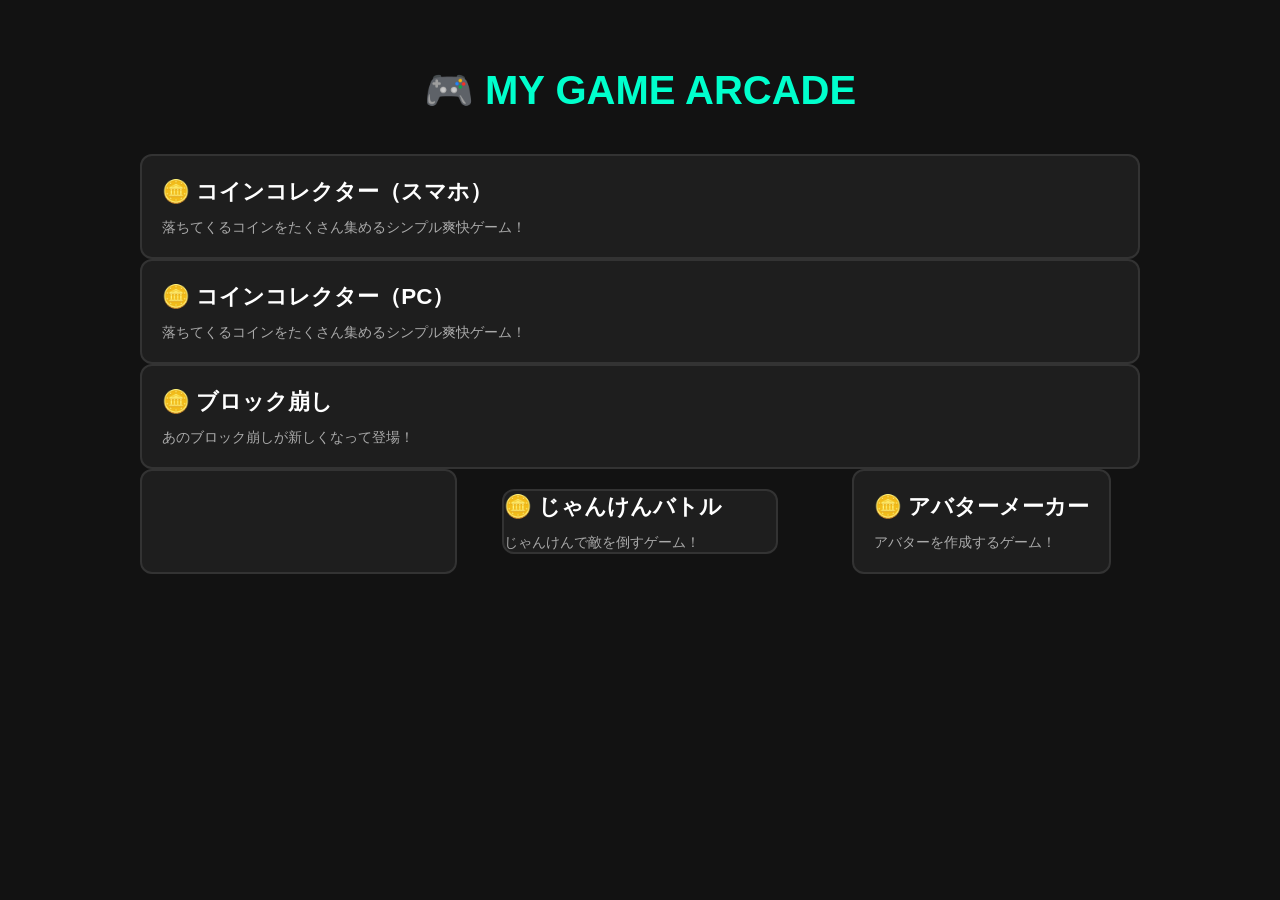
==== index.html @ 802bcd63 "Update index.html" ====
<!DOCTYPE html>
<html lang="ja">
<head>
    <meta charset="UTF-8">
    <meta name="viewport" content="width=device-width, initial-scale=1.0">
    <title>マイゲームズ | My Game Arcade</title>
    <style>
        body {
            font-family: 'Segoe UI', sans-serif;
            background-color: #121212;
            color: #ffffff;
            margin: 0;
            padding: 40px 20px;
        }
        h1 {
            text-align: center;
            color: #00ffcc;
            font-size: 2.5rem;
            margin-bottom: 40px;
        }
        /* ゲーム一覧を並べるグリッド */
        .game-grid {
            display: grid;
            grid-template-columns: repeat(auto-fit, minmax(250px, 1fr));
            gap: 25px;
            max-width: 1000px;
            margin: 0 auto;
        }
        /* ゲーム1つのカードデザイン */
        .game-card {
            background-color: #1e1e1e;
            border: 2px solid #333;
            border-radius: 12px;
            overflow: hidden;
            transition: transform 0.2s, border-color 0.2s;
            text-decoration: none;
            color: inherit;
            display: flex;
            flex-direction: column;
        }
        .game-card:hover {
            transform: translateY(-5px);
            border-color: #00ffcc;
        }
        .game-info {
            padding: 20px;
        }
        .game-title {
            font-size: 1.4rem;
            margin: 0 0 10px 0;
            color: #fff;
        }
        .game-desc {
            color: #aaa;
            font-size: 0.9rem;
            line-height: 1.4;
            margin: 0;
        }
    </style>
</head>
<body>

    <h1>🎮 MY GAME ARCADE</h1>

    <div class="game-grid">

        <a href="games/coinCollector/smartphone.html" class="game-card">
            <div class="game-info">
                <h2 class="game-title">🪙 コインコレクター（スマホ）</h2>
                <p class="game-desc">落ちてくるコインをたくさん集めるシンプル爽快ゲーム！</p>
            </div>
        </a>

        </div>
        <div class="game-grid">

        <a href="games/coinCollector/pc.html" class="game-card">
            <div class="game-info">
                <h2 class="game-title">🪙 コインコレクター（PC）</h2>
                <p class="game-desc">落ちてくるコインをたくさん集めるシンプル爽快ゲーム！</p>
            </div>
        </a>
        </div>
            <div class="game-grid">

        <a href="games/coinCollector/pc.html" class="game-card">
            <div class="game-info">
                <h2 class="game-title">🪙 ブロック崩し</h2>
                <p class="game-desc">あのブロック崩しが新しくなって登場！</p>
            </div>
        </a>
        </div>
        <div class="game-grid">

        <a href="games/jankenBattle/index.html" class="game-card">
            <div class="game-info">
                <h2 class="game-title">🪙 じゃんけんバトル</h2>
                <p class="game-desc">じゃんけんで敵を倒すゲーム！</p>
        </a>

        </div>
        <div class="game-grid">

        <a href="games/avatarCreator/index.html" class="game-card">
            <div class="game-info">
                <h2 class="game-title">🪙 アバターメーカー</h2>
                <p class="game-desc">アバターを作成するゲーム！</p>
            </div>
        </a>
    </div>
</body>
</html>
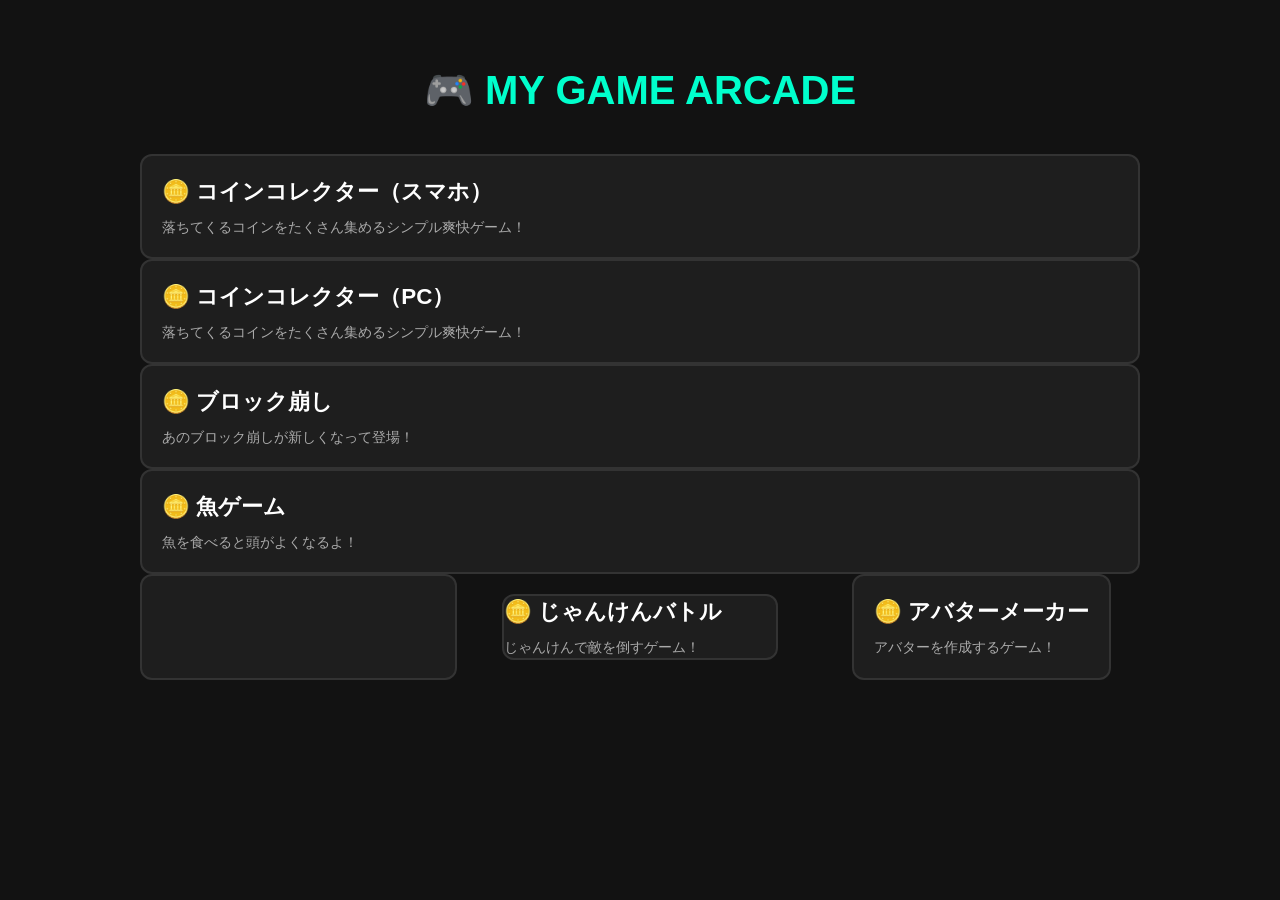
==== commit 44fce898: "Update index.html" ====
--- a/index.html
+++ b/index.html
@@ -83,10 +83,19 @@
         </div>
             <div class="game-grid">
 
-        <a href="games/coinCollector/pc.html" class="game-card">
+        <a href="games/breakOut/index.html" class="game-card">
             <div class="game-info">
                 <h2 class="game-title">🪙 ブロック崩し</h2>
                 <p class="game-desc">あのブロック崩しが新しくなって登場！</p>
+            </div>
+        </a>
+        </div>
+                <div class="game-grid">
+
+        <a href="games/fishAttack/index.html" class="game-card">
+            <div class="game-info">
+                <h2 class="game-title">🪙 魚ゲーム</h2>
+                <p class="game-desc">魚を食べると頭がよくなるよ！</p>
             </div>
         </a>
         </div>
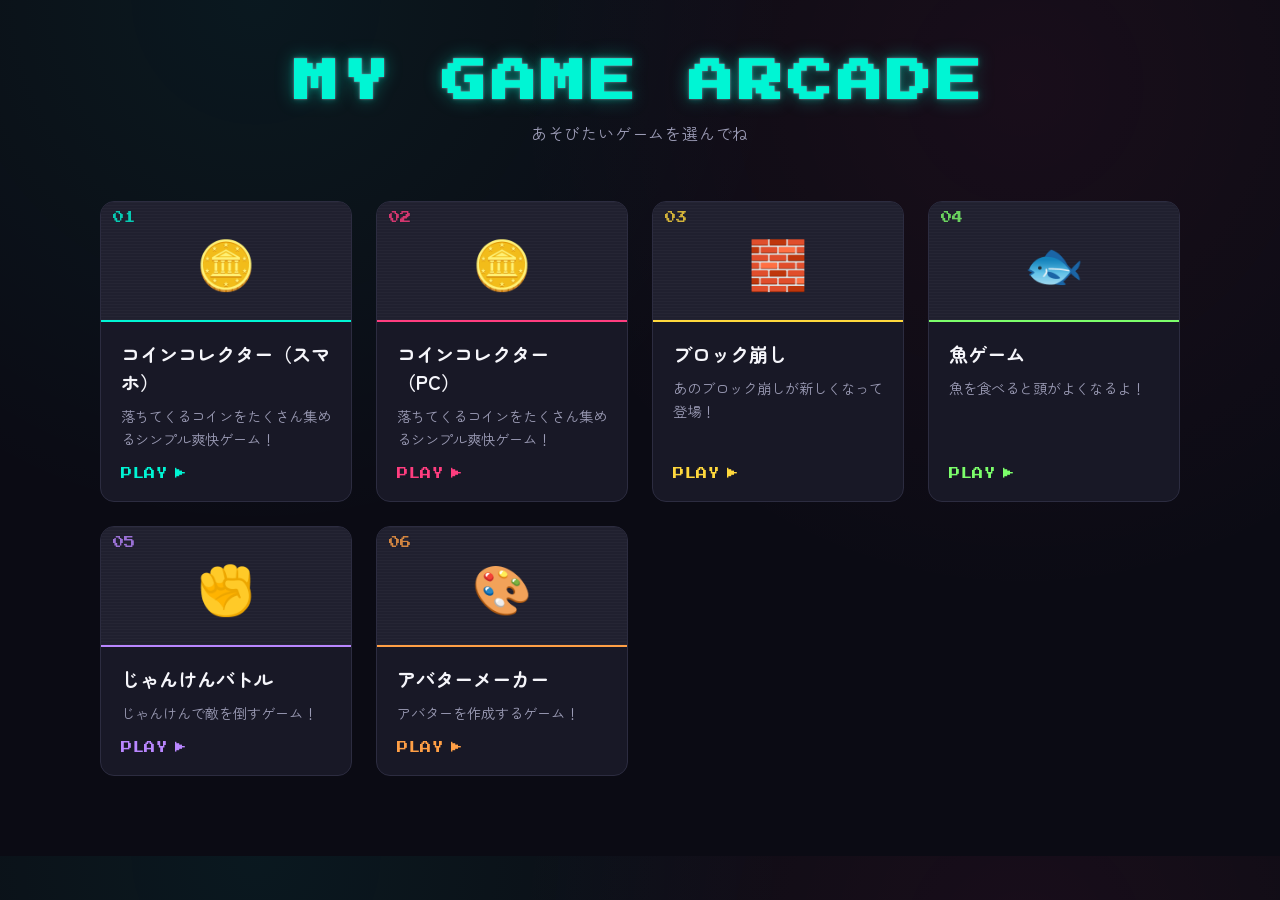
==== commit 6ac88495: "Update index.html" ====
--- a/index.html
+++ b/index.html
@@ -1,121 +1,301 @@
 <!DOCTYPE html>
 <html lang="ja">
 <head>
-    <meta charset="UTF-8">
-    <meta name="viewport" content="width=device-width, initial-scale=1.0">
-    <title>マイゲームズ | My Game Arcade</title>
-    <style>
-        body {
-            font-family: 'Segoe UI', sans-serif;
-            background-color: #121212;
-            color: #ffffff;
-            margin: 0;
-            padding: 40px 20px;
-        }
-        h1 {
-            text-align: center;
-            color: #00ffcc;
-            font-size: 2.5rem;
-            margin-bottom: 40px;
-        }
-        /* ゲーム一覧を並べるグリッド */
-        .game-grid {
-            display: grid;
-            grid-template-columns: repeat(auto-fit, minmax(250px, 1fr));
-            gap: 25px;
-            max-width: 1000px;
-            margin: 0 auto;
-        }
-        /* ゲーム1つのカードデザイン */
-        .game-card {
-            background-color: #1e1e1e;
-            border: 2px solid #333;
-            border-radius: 12px;
-            overflow: hidden;
-            transition: transform 0.2s, border-color 0.2s;
-            text-decoration: none;
-            color: inherit;
-            display: flex;
-            flex-direction: column;
-        }
-        .game-card:hover {
-            transform: translateY(-5px);
-            border-color: #00ffcc;
-        }
-        .game-info {
-            padding: 20px;
-        }
-        .game-title {
-            font-size: 1.4rem;
-            margin: 0 0 10px 0;
-            color: #fff;
-        }
-        .game-desc {
-            color: #aaa;
-            font-size: 0.9rem;
-            line-height: 1.4;
-            margin: 0;
-        }
-    </style>
+  <meta charset="UTF-8">
+  <meta name="viewport" content="width=device-width, initial-scale=1.0">
+  <title>マイゲームズ | My Game Arcade</title>
+  <link rel="preconnect" href="https://fonts.googleapis.com">
+  <link rel="preconnect" href="https://fonts.gstatic.com" crossorigin>
+  <link href="https://fonts.googleapis.com/css2?family=Press+Start+2P&family=Zen+Maru+Gothic:wght@500;700;900&display=swap" rel="stylesheet">
+  <style>
+    :root {
+      --bg: #0b0b14;
+      --surface: #181826;
+      --surface-light: #20202f;
+      --border: #2c2c40;
+      --text: #f5f5fa;
+      --text-muted: #9b9bb5;
+
+      --cyan: #00f5d4;
+      --cyan-glow: rgba(0, 245, 212, 0.35);
+      --magenta: #ff3d7f;
+      --magenta-glow: rgba(255, 61, 127, 0.35);
+      --yellow: #ffd83d;
+      --yellow-glow: rgba(255, 216, 61, 0.35);
+      --green: #7cff6b;
+      --green-glow: rgba(124, 255, 107, 0.35);
+      --purple: #b986ff;
+      --purple-glow: rgba(185, 134, 255, 0.35);
+      --orange: #ff9f45;
+      --orange-glow: rgba(255, 159, 69, 0.35);
+    }
+
+    * {
+      box-sizing: border-box;
+    }
+
+    body {
+      margin: 0;
+      padding: 60px 20px 80px;
+      background-color: var(--bg);
+      background-image:
+        radial-gradient(circle at 20% 0%, rgba(0, 245, 212, 0.06), transparent 40%),
+        radial-gradient(circle at 80% 10%, rgba(255, 61, 127, 0.06), transparent 40%);
+      color: var(--text);
+      font-family: 'Zen Maru Gothic', 'Segoe UI', sans-serif;
+    }
+
+    /* ===== ヘッダー（マーキー風タイトル） ===== */
+    .arcade-header {
+      text-align: center;
+      margin-bottom: 56px;
+    }
+
+    .arcade-header h1 {
+      font-family: 'Press Start 2P', 'Zen Maru Gothic', sans-serif;
+      font-size: clamp(1.6rem, 6vw, 2.8rem);
+      letter-spacing: 0.1em;
+      margin: 0 0 16px;
+      color: var(--cyan);
+      text-shadow:
+        0 0 6px var(--cyan-glow),
+        0 0 18px var(--cyan-glow),
+        0 0 2px var(--magenta);
+      animation: flicker 6s infinite;
+    }
+
+    .arcade-header p {
+      margin: 0;
+      color: var(--text-muted);
+      font-size: 1rem;
+      letter-spacing: 0.05em;
+    }
+
+    @keyframes flicker {
+      0%, 91%, 100% { opacity: 1; }
+      92% { opacity: 0.75; }
+      93% { opacity: 1; }
+      95% { opacity: 0.85; }
+      96% { opacity: 1; }
+    }
+
+    @media (prefers-reduced-motion: reduce) {
+      .arcade-header h1 {
+        animation: none;
+      }
+    }
+
+    /* ===== ゲーム一覧グリッド ===== */
+    .game-grid {
+      display: grid;
+      grid-template-columns: repeat(auto-fit, minmax(250px, 1fr));
+      gap: 24px;
+      max-width: 1080px;
+      margin: 0 auto;
+    }
+
+    /* ===== ゲームカード ===== */
+    .game-card {
+      display: flex;
+      flex-direction: column;
+      background-color: var(--surface);
+      border: 1px solid var(--border);
+      border-radius: 14px;
+      overflow: hidden;
+      text-decoration: none;
+      color: inherit;
+      transition: transform 0.2s ease, box-shadow 0.2s ease, border-color 0.2s ease;
+    }
+
+    .game-card:hover,
+    .game-card:focus-visible {
+      transform: translateY(-6px);
+      border-color: var(--accent);
+      box-shadow: 0 12px 24px -8px var(--accent-glow);
+      outline: none;
+    }
+
+    /* カード上部：アイコン表示エリア（CRT風スキャンライン） */
+    .card-screen {
+      position: relative;
+      display: flex;
+      align-items: center;
+      justify-content: center;
+      height: 120px;
+      background-color: var(--surface-light);
+      background-image: repeating-linear-gradient(
+        0deg,
+        rgba(255, 255, 255, 0.025) 0px,
+        rgba(255, 255, 255, 0.025) 1px,
+        transparent 1px,
+        transparent 3px
+      );
+      border-bottom: 2px solid var(--accent);
+      font-size: 3rem;
+    }
+
+    .card-number {
+      position: absolute;
+      top: 10px;
+      left: 12px;
+      font-family: 'Press Start 2P', sans-serif;
+      font-size: 0.7rem;
+      color: var(--accent);
+      opacity: 0.8;
+    }
+
+    /* カード下部：テキスト情報 */
+    .game-info {
+      padding: 18px 20px 22px;
+      display: flex;
+      flex-direction: column;
+      flex-grow: 1;
+    }
+
+    .game-title {
+      font-size: 1.2rem;
+      margin: 0 0 8px;
+      color: var(--text);
+    }
+
+    .game-desc {
+      color: var(--text-muted);
+      font-size: 0.9rem;
+      line-height: 1.6;
+      margin: 0 0 18px;
+      flex-grow: 1;
+    }
+
+    .play-btn {
+      align-self: flex-start;
+      font-family: 'Press Start 2P', sans-serif;
+      font-size: 0.7rem;
+      letter-spacing: 0.05em;
+      color: var(--accent);
+      display: inline-flex;
+      align-items: center;
+      gap: 8px;
+    }
+
+    .play-btn .arrow {
+      transition: transform 0.2s ease;
+    }
+
+    .game-card:hover .play-btn .arrow,
+    .game-card:focus-visible .play-btn .arrow {
+      transform: translateX(4px);
+    }
+
+    /* ===== カードごとのアクセントカラー（6色を順番に割り当て） ===== */
+    .game-card:nth-child(6n + 1) { --accent: var(--cyan);    --accent-glow: var(--cyan-glow); }
+    .game-card:nth-child(6n + 2) { --accent: var(--magenta); --accent-glow: var(--magenta-glow); }
+    .game-card:nth-child(6n + 3) { --accent: var(--yellow);  --accent-glow: var(--yellow-glow); }
+    .game-card:nth-child(6n + 4) { --accent: var(--green);   --accent-glow: var(--green-glow); }
+    .game-card:nth-child(6n + 5) { --accent: var(--purple);  --accent-glow: var(--purple-glow); }
+    .game-card:nth-child(6n + 6) { --accent: var(--orange);  --accent-glow: var(--orange-glow); }
+
+    /* ===== スマホ対応 ===== */
+    @media (max-width: 480px) {
+      body {
+        padding: 40px 14px 60px;
+      }
+
+      .arcade-header {
+        margin-bottom: 36px;
+      }
+
+      .game-grid {
+        grid-template-columns: 1fr;
+        gap: 18px;
+      }
+
+      .card-screen {
+        height: 100px;
+        font-size: 2.5rem;
+      }
+    }
+  </style>
 </head>
 <body>
-
-    <h1>🎮 MY GAME ARCADE</h1>
-
-    <div class="game-grid">
-
-        <a href="games/coinCollector/smartphone.html" class="game-card">
-            <div class="game-info">
-                <h2 class="game-title">🪙 コインコレクター（スマホ）</h2>
-                <p class="game-desc">落ちてくるコインをたくさん集めるシンプル爽快ゲーム！</p>
-            </div>
-        </a>
-
-        </div>
-        <div class="game-grid">
-
-        <a href="games/coinCollector/pc.html" class="game-card">
-            <div class="game-info">
-                <h2 class="game-title">🪙 コインコレクター（PC）</h2>
-                <p class="game-desc">落ちてくるコインをたくさん集めるシンプル爽快ゲーム！</p>
-            </div>
-        </a>
-        </div>
-            <div class="game-grid">
-
-        <a href="games/breakOut/index.html" class="game-card">
-            <div class="game-info">
-                <h2 class="game-title">🪙 ブロック崩し</h2>
-                <p class="game-desc">あのブロック崩しが新しくなって登場！</p>
-            </div>
-        </a>
-        </div>
-                <div class="game-grid">
-
-        <a href="games/fishAttack/index.html" class="game-card">
-            <div class="game-info">
-                <h2 class="game-title">🪙 魚ゲーム</h2>
-                <p class="game-desc">魚を食べると頭がよくなるよ！</p>
-            </div>
-        </a>
-        </div>
-        <div class="game-grid">
-
-        <a href="games/jankenBattle/index.html" class="game-card">
-            <div class="game-info">
-                <h2 class="game-title">🪙 じゃんけんバトル</h2>
-                <p class="game-desc">じゃんけんで敵を倒すゲーム！</p>
-        </a>
-
-        </div>
-        <div class="game-grid">
-
-        <a href="games/avatarCreator/index.html" class="game-card">
-            <div class="game-info">
-                <h2 class="game-title">🪙 アバターメーカー</h2>
-                <p class="game-desc">アバターを作成するゲーム！</p>
-            </div>
-        </a>
-    </div>
+  <header class="arcade-header">
+    <h1>MY GAME ARCADE</h1>
+    <p>あそびたいゲームを選んでね</p>
+  </header>
+
+  <div class="game-grid">
+
+    <a href="games/coinCollector/smartphone.html" class="game-card">
+      <div class="card-screen">
+        <span class="card-number">01</span>
+        <span>🪙</span>
+      </div>
+      <div class="game-info">
+        <h2 class="game-title">コインコレクター（スマホ）</h2>
+        <p class="game-desc">落ちてくるコインをたくさん集めるシンプル爽快ゲーム！</p>
+        <span class="play-btn">PLAY <span class="arrow">▶</span></span>
+      </div>
+    </a>
+
+    <a href="games/coinCollector/pc.html" class="game-card">
+      <div class="card-screen">
+        <span class="card-number">02</span>
+        <span>🪙</span>
+      </div>
+      <div class="game-info">
+        <h2 class="game-title">コインコレクター（PC）</h2>
+        <p class="game-desc">落ちてくるコインをたくさん集めるシンプル爽快ゲーム！</p>
+        <span class="play-btn">PLAY <span class="arrow">▶</span></span>
+      </div>
+    </a>
+
+    <a href="games/breakOut/index.html" class="game-card">
+      <div class="card-screen">
+        <span class="card-number">03</span>
+        <span>🧱</span>
+      </div>
+      <div class="game-info">
+        <h2 class="game-title">ブロック崩し</h2>
+        <p class="game-desc">あのブロック崩しが新しくなって登場！</p>
+        <span class="play-btn">PLAY <span class="arrow">▶</span></span>
+      </div>
+    </a>
+
+    <a href="games/fishAttack/index.html" class="game-card">
+      <div class="card-screen">
+        <span class="card-number">04</span>
+        <span>🐟</span>
+      </div>
+      <div class="game-info">
+        <h2 class="game-title">魚ゲーム</h2>
+        <p class="game-desc">魚を食べると頭がよくなるよ！</p>
+        <span class="play-btn">PLAY <span class="arrow">▶</span></span>
+      </div>
+    </a>
+
+    <a href="games/jankenBattle/index.html" class="game-card">
+      <div class="card-screen">
+        <span class="card-number">05</span>
+        <span>✊</span>
+      </div>
+      <div class="game-info">
+        <h2 class="game-title">じゃんけんバトル</h2>
+        <p class="game-desc">じゃんけんで敵を倒すゲーム！</p>
+        <span class="play-btn">PLAY <span class="arrow">▶</span></span>
+      </div>
+    </a>
+
+    <a href="games/avatarCreator/index.html" class="game-card">
+      <div class="card-screen">
+        <span class="card-number">06</span>
+        <span>🎨</span>
+      </div>
+      <div class="game-info">
+        <h2 class="game-title">アバターメーカー</h2>
+        <p class="game-desc">アバターを作成するゲーム！</p>
+        <span class="play-btn">PLAY <span class="arrow">▶</span></span>
+      </div>
+    </a>
+
+  </div>
 </body>
 </html>
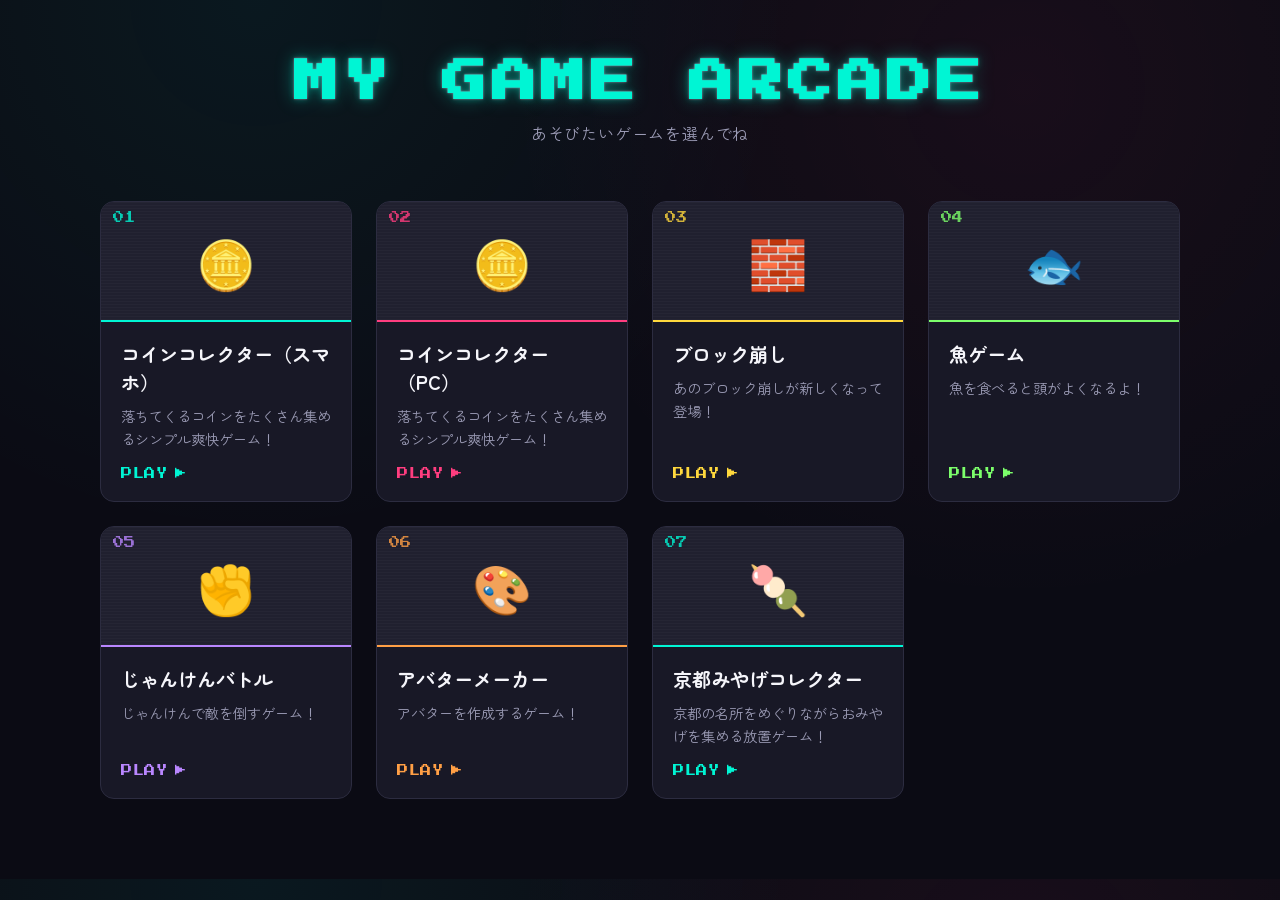
==== commit 77963381: "Update index.html" ====
--- a/index.html
+++ b/index.html
@@ -296,6 +296,18 @@
       </div>
     </a>
 
+    <a href="games/kyotoYatsuhashiClicker/index.html" class="game-card">
+      <div class="card-screen">
+        <span class="card-number">07</span>
+        <span>🍡</span>
+      </div>
+      <div class="game-info">
+        <h2 class="game-title">京都みやげコレクター</h2>
+        <p class="game-desc">京都の名所をめぐりながらおみやげを集める放置ゲーム！</p>
+        <span class="play-btn">PLAY <span class="arrow">▶</span></span>
+      </div>
+    </a>
+
   </div>
 </body>
 </html>
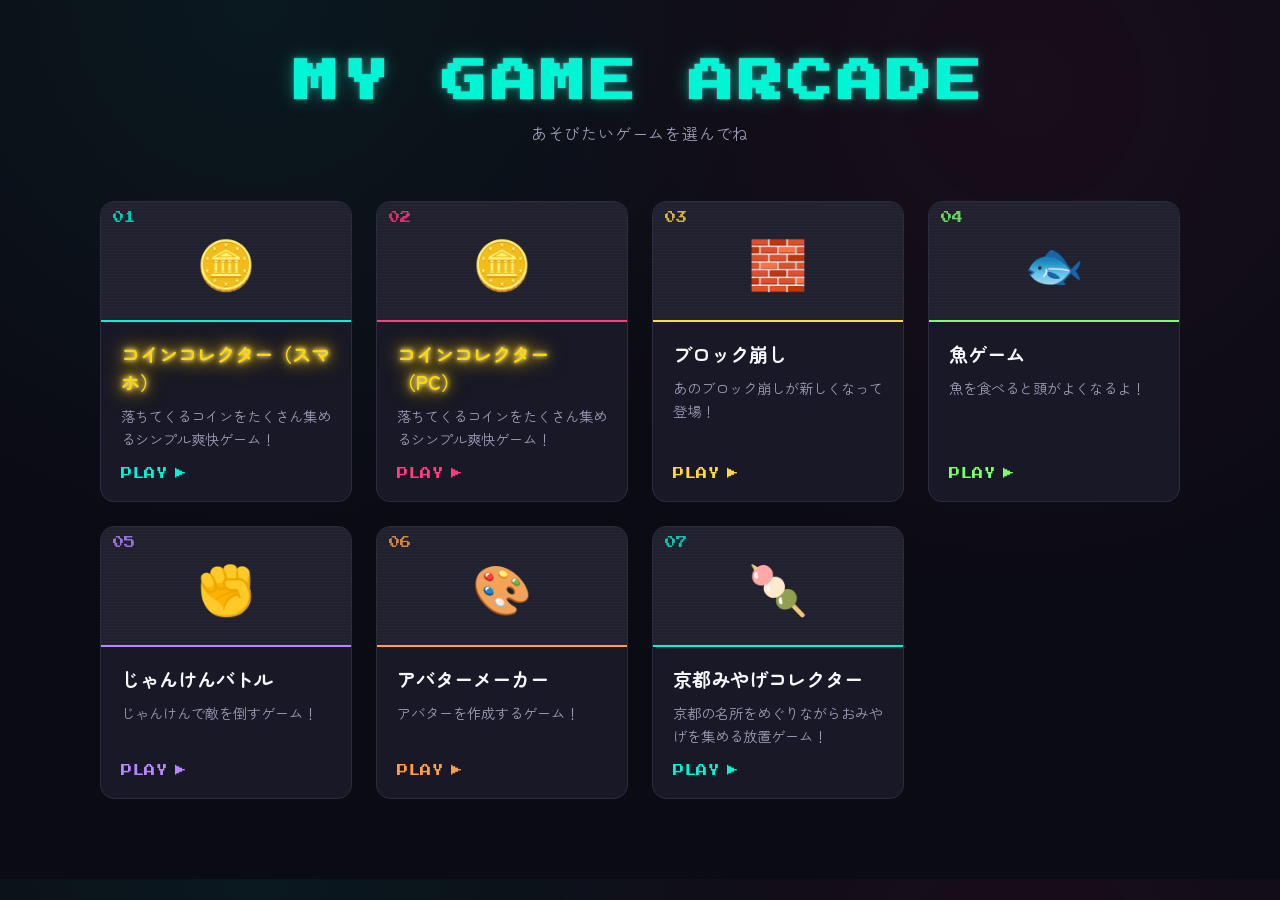
==== commit 62815088: "Add files via upload" ====
--- a/index.html
+++ b/index.html
@@ -158,6 +158,33 @@
       color: var(--text);
     }
 
+    .game-title.gold-glow {
+      color: #ffd700;
+      text-shadow:
+        0 0 4px #fff7cc,
+        0 0 8px #ffd700,
+        0 0 16px #ffb700,
+        0 0 24px #ffb700;
+      animation: gold-glow-pulse 1.6s ease-in-out infinite alternate;
+    }
+
+    @keyframes gold-glow-pulse {
+      from {
+        text-shadow:
+          0 0 4px #fff7cc,
+          0 0 8px #ffd700,
+          0 0 16px #ffb700,
+          0 0 24px #ffb700;
+      }
+      to {
+        text-shadow:
+          0 0 6px #fff7cc,
+          0 0 12px #ffd700,
+          0 0 24px #ffb700,
+          0 0 36px #ffb700;
+      }
+    }
+
     .game-desc {
       color: var(--text-muted);
       font-size: 0.9rem;
@@ -230,7 +257,7 @@
         <span>🪙</span>
       </div>
       <div class="game-info">
-        <h2 class="game-title">コインコレクター（スマホ）</h2>
+        <h2 class="game-title gold-glow">コインコレクター（スマホ）</h2>
         <p class="game-desc">落ちてくるコインをたくさん集めるシンプル爽快ゲーム！</p>
         <span class="play-btn">PLAY <span class="arrow">▶</span></span>
       </div>
@@ -242,7 +269,7 @@
         <span>🪙</span>
       </div>
       <div class="game-info">
-        <h2 class="game-title">コインコレクター（PC）</h2>
+        <h2 class="game-title gold-glow">コインコレクター（PC）</h2>
         <p class="game-desc">落ちてくるコインをたくさん集めるシンプル爽快ゲーム！</p>
         <span class="play-btn">PLAY <span class="arrow">▶</span></span>
       </div>
@@ -296,7 +323,7 @@
       </div>
     </a>
 
-    <a href="games/kyotoYatsuhashiClicker/index.html" class="game-card">
+    <a href="games/kyoto-yatsuhashi-clicker/index.html" class="game-card">
       <div class="card-screen">
         <span class="card-number">07</span>
         <span>🍡</span>
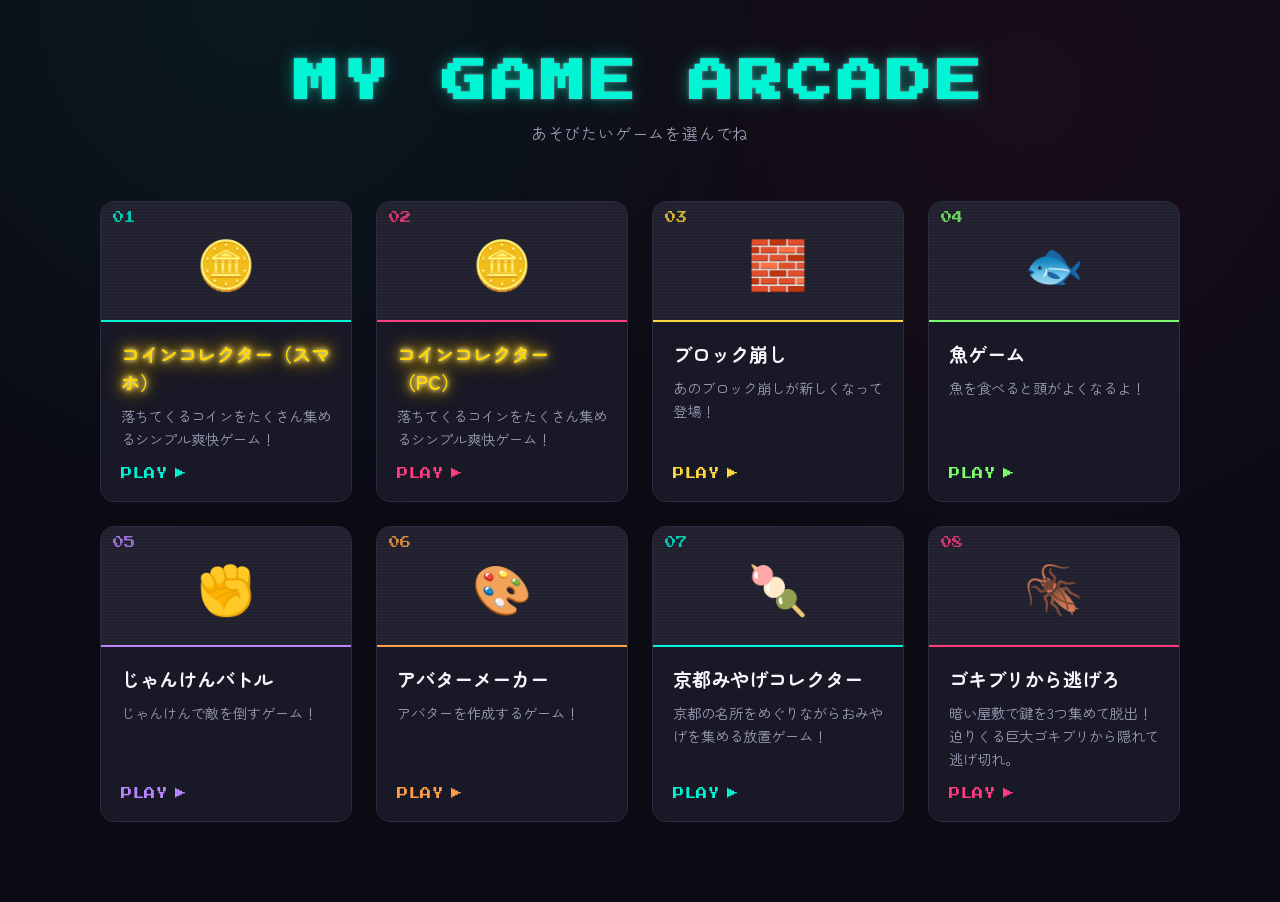
==== commit 681420d7: "Update index.html" ====
--- a/index.html
+++ b/index.html
@@ -335,6 +335,18 @@
       </div>
     </a>
 
+    <a href="games/escapeTheRoach/index.html" class="game-card">
+      <div class="card-screen">
+        <span class="card-number">08</span>
+        <span>🪳</span>
+      </div>
+      <div class="game-info">
+        <h2 class="game-title">ゴキブリから逃げろ</h2>
+        <p class="game-desc">暗い屋敷で鍵を3つ集めて脱出！迫りくる巨大ゴキブリから隠れて逃げ切れ。</p>
+        <span class="play-btn">PLAY <span class="arrow">▶</span></span>
+      </div>
+    </a>
+
   </div>
 </body>
 </html>
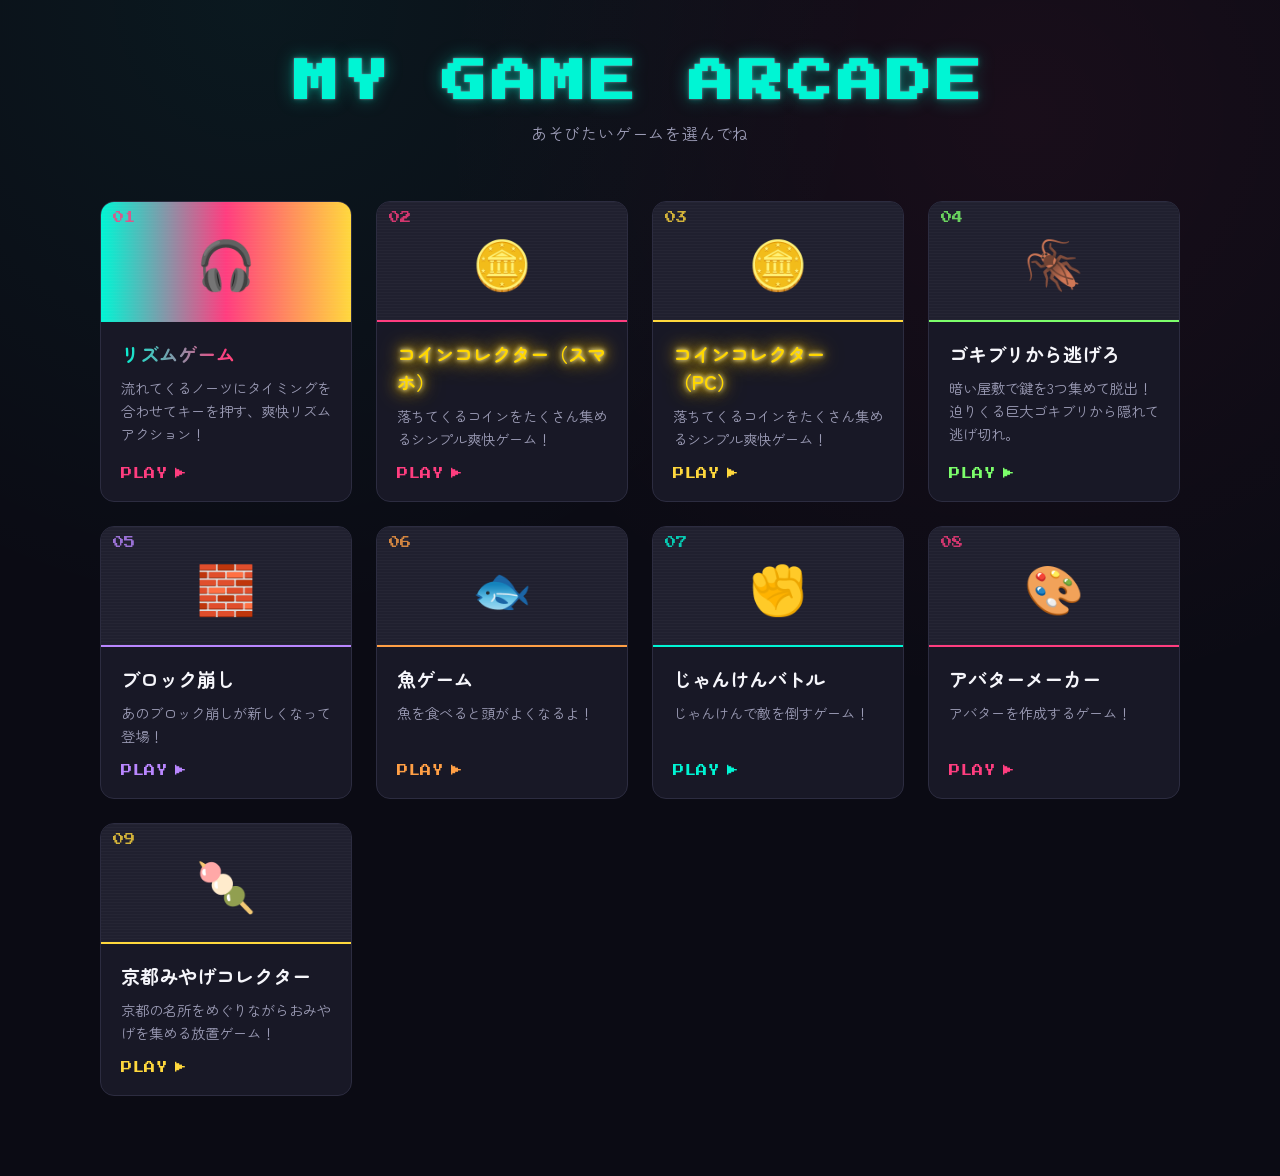
==== commit b15c7384: "Add files via upload" ====
--- a/index.html
+++ b/index.html
@@ -221,6 +221,57 @@
     .game-card:nth-child(6n + 5) { --accent: var(--purple);  --accent-glow: var(--purple-glow); }
     .game-card:nth-child(6n + 6) { --accent: var(--orange);  --accent-glow: var(--orange-glow); }
 
+    /* ===== リズムゲーム専用：虹色に光るカラフル演出 ===== */
+    .game-card.rhythm-card {
+      --accent: var(--magenta);
+      --accent-glow: var(--magenta-glow);
+    }
+
+    .card-screen.rainbow-screen {
+      background-image:
+        repeating-linear-gradient(
+          0deg,
+          rgba(255, 255, 255, 0.025) 0px,
+          rgba(255, 255, 255, 0.025) 1px,
+          transparent 1px,
+          transparent 3px
+        ),
+        linear-gradient(90deg,
+          var(--cyan), var(--magenta), var(--yellow),
+          var(--green), var(--purple), var(--orange), var(--cyan));
+      background-size: auto, 300% 100%;
+      animation: rainbow-shift 5s linear infinite;
+      border-bottom: 2px solid transparent;
+    }
+
+    @keyframes rainbow-shift {
+      0% { background-position: 0 0, 0% 50%; }
+      100% { background-position: 0 0, 300% 50%; }
+    }
+
+    .game-title.rainbow-glow {
+      background-image: linear-gradient(90deg,
+        var(--cyan), var(--magenta), var(--yellow),
+        var(--green), var(--purple), var(--orange), var(--cyan));
+      background-size: 300% auto;
+      -webkit-background-clip: text;
+      background-clip: text;
+      color: transparent;
+      animation: rainbow-shift-text 5s linear infinite;
+    }
+
+    @keyframes rainbow-shift-text {
+      0% { background-position: 0% 50%; }
+      100% { background-position: 300% 50%; }
+    }
+
+    @media (prefers-reduced-motion: reduce) {
+      .card-screen.rainbow-screen,
+      .game-title.rainbow-glow {
+        animation: none;
+      }
+    }
+
     /* ===== スマホ対応 ===== */
     @media (max-width: 480px) {
       body {
@@ -251,9 +302,21 @@
 
   <div class="game-grid">
 
+    <a href="games/rhythm-game/index.html" class="game-card rhythm-card">
+      <div class="card-screen rainbow-screen">
+        <span class="card-number">01</span>
+        <span>🎧</span>
+      </div>
+      <div class="game-info">
+        <h2 class="game-title rainbow-glow">リズムゲーム</h2>
+        <p class="game-desc">流れてくるノーツにタイミングを合わせてキーを押す、爽快リズムアクション！</p>
+        <span class="play-btn">PLAY <span class="arrow">▶</span></span>
+      </div>
+    </a>
+
     <a href="games/coinCollector/smartphone.html" class="game-card">
       <div class="card-screen">
-        <span class="card-number">01</span>
+        <span class="card-number">02</span>
         <span>🪙</span>
       </div>
       <div class="game-info">
@@ -265,7 +328,7 @@
 
     <a href="games/coinCollector/pc.html" class="game-card">
       <div class="card-screen">
-        <span class="card-number">02</span>
+        <span class="card-number">03</span>
         <span>🪙</span>
       </div>
       <div class="game-info">
@@ -275,9 +338,21 @@
       </div>
     </a>
 
+    <a href="games/escapeTheRoach/index.html" class="game-card">
+      <div class="card-screen">
+        <span class="card-number">04</span>
+        <span>🪳</span>
+      </div>
+      <div class="game-info">
+        <h2 class="game-title">ゴキブリから逃げろ</h2>
+        <p class="game-desc">暗い屋敷で鍵を3つ集めて脱出！迫りくる巨大ゴキブリから隠れて逃げ切れ。</p>
+        <span class="play-btn">PLAY <span class="arrow">▶</span></span>
+      </div>
+    </a>
+
     <a href="games/breakOut/index.html" class="game-card">
       <div class="card-screen">
-        <span class="card-number">03</span>
+        <span class="card-number">05</span>
         <span>🧱</span>
       </div>
       <div class="game-info">
@@ -289,7 +364,7 @@
 
     <a href="games/fishAttack/index.html" class="game-card">
       <div class="card-screen">
-        <span class="card-number">04</span>
+        <span class="card-number">06</span>
         <span>🐟</span>
       </div>
       <div class="game-info">
@@ -301,7 +376,7 @@
 
     <a href="games/jankenBattle/index.html" class="game-card">
       <div class="card-screen">
-        <span class="card-number">05</span>
+        <span class="card-number">07</span>
         <span>✊</span>
       </div>
       <div class="game-info">
@@ -313,7 +388,7 @@
 
     <a href="games/avatarCreator/index.html" class="game-card">
       <div class="card-screen">
-        <span class="card-number">06</span>
+        <span class="card-number">08</span>
         <span>🎨</span>
       </div>
       <div class="game-info">
@@ -325,24 +400,12 @@
 
     <a href="games/kyoto-yatsuhashi-clicker/index.html" class="game-card">
       <div class="card-screen">
-        <span class="card-number">07</span>
+        <span class="card-number">09</span>
         <span>🍡</span>
       </div>
       <div class="game-info">
         <h2 class="game-title">京都みやげコレクター</h2>
         <p class="game-desc">京都の名所をめぐりながらおみやげを集める放置ゲーム！</p>
-        <span class="play-btn">PLAY <span class="arrow">▶</span></span>
-      </div>
-    </a>
-
-    <a href="games/escapeTheRoach/index.html" class="game-card">
-      <div class="card-screen">
-        <span class="card-number">08</span>
-        <span>🪳</span>
-      </div>
-      <div class="game-info">
-        <h2 class="game-title">ゴキブリから逃げろ</h2>
-        <p class="game-desc">暗い屋敷で鍵を3つ集めて脱出！迫りくる巨大ゴキブリから隠れて逃げ切れ。</p>
         <span class="play-btn">PLAY <span class="arrow">▶</span></span>
       </div>
     </a>
